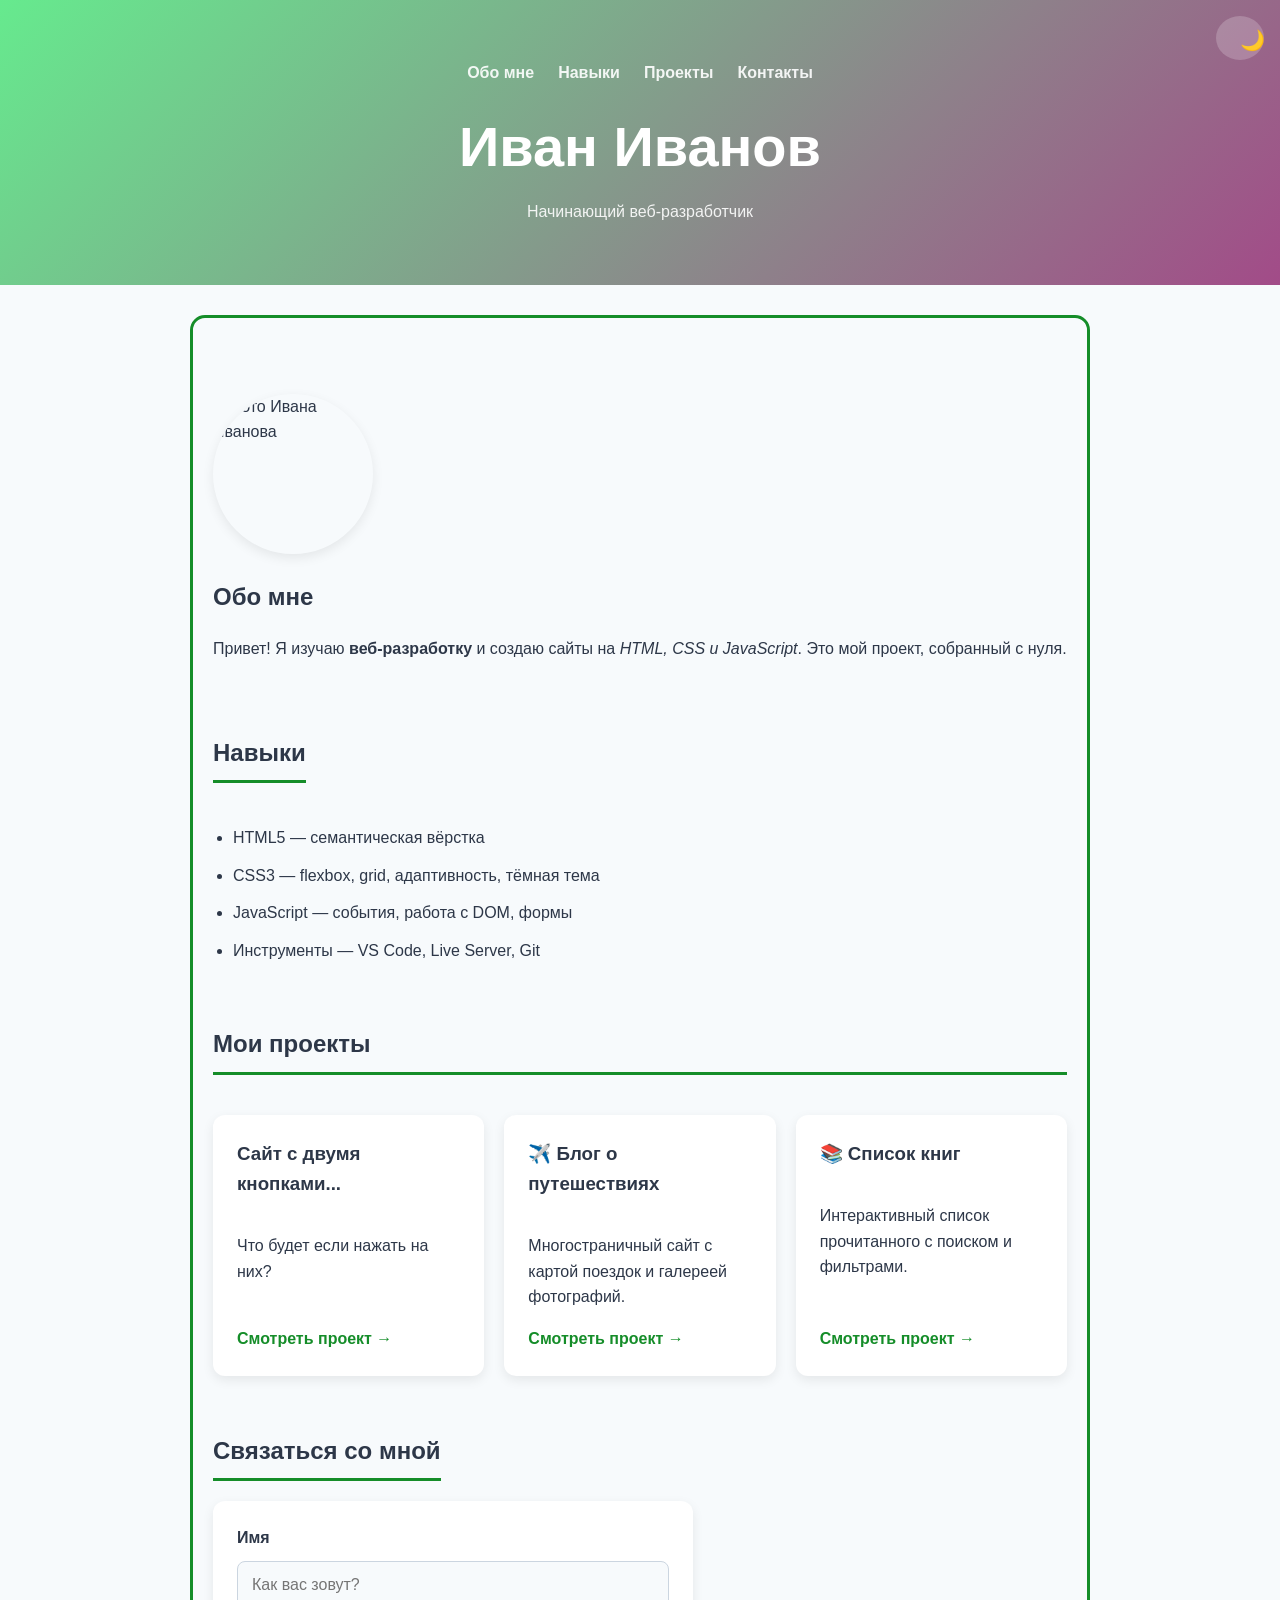
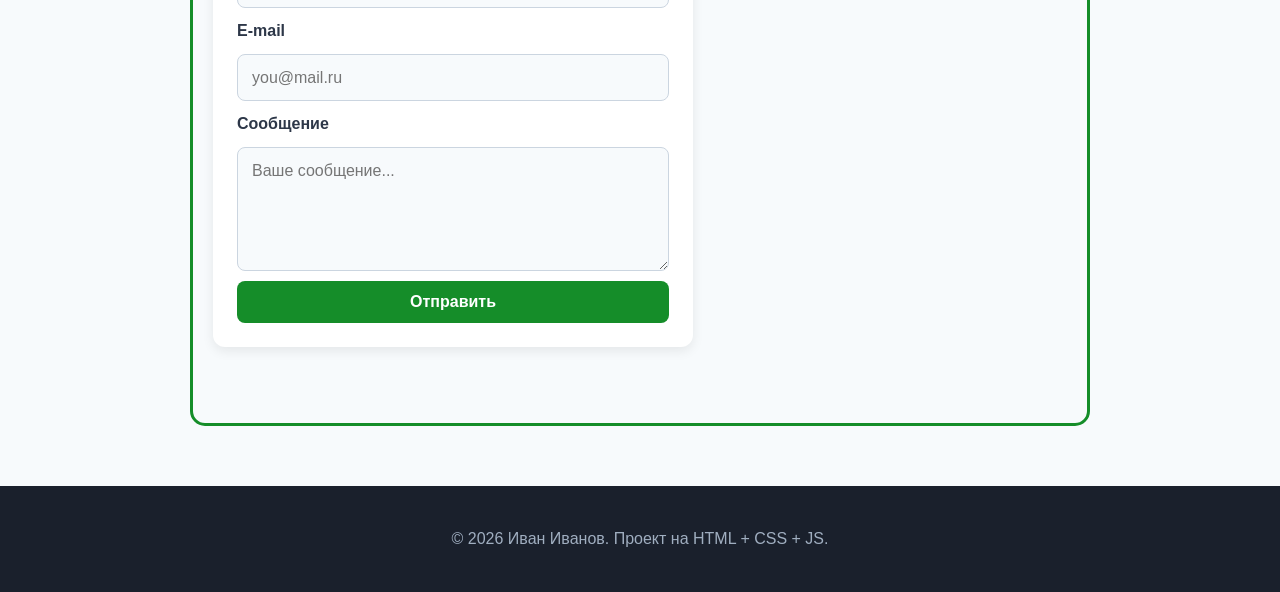
==== index.html @ bda2cab2 "first commit" ====
<!DOCTYPE html>
<html lang="ru">
<head>
    <meta charset="UTF-8">
    <meta name="viewport" content="width=device-width, initial-scale=1.0">
    <meta name="description" content="Портфолио начинающего веб-разработчика">
    <title>Иван Иванов — веб-разработчик</title>
    <link rel="stylesheet" href="style.css">
</head>
<body>

    <!-- ШАПКА -->
    <header>
        <button id="theme-toggle" title="Сменить тему">🌙</button>
        <nav>
            <a href="#about">Обо мне</a>
            <a href="#skills">Навыки</a>
            <a href="#projects">Проекты</a>
            <a href="#contacts">Контакты</a>
        </nav>
        <h1>Иван Иванов</h1>
        <p>Начинающий веб-разработчик</p>
    </header>

    <main>
        <!-- ОБО МНЕ -->
        <section id="about">
            <img src="img/avatar.svg" alt="Фото Ивана Иванова" width="160" height="160">
            <div>
                <h2>Обо мне</h2>
                <p>Привет! Я изучаю <strong>веб-разработку</strong> и создаю сайты
                   на <em>HTML, CSS и JavaScript</em>. Это мой проект, собранный с нуля.</p>
            </div>
        </section>

        <!-- НАВЫКИ -->
        <section id="skills">
            <h2>Навыки</h2>
            <ul>
                <li>HTML5 — семантическая вёрстка</li>
                <li>CSS3 — flexbox, grid, адаптивность, тёмная тема</li>
                <li>JavaScript — события, работа с DOM, формы</li>
                <li>Инструменты — VS Code, Live Server, Git</li>
            </ul>
        </section>

        <!-- ПРОЕКТЫ -->
        <section id="projects">
            <h2>Мои проекты</h2>
            <article>
                <h3>Сайт с двумя кнопками...</h3>
                <p>Что будет если нажать на них?</p>
                <a href="projects/index.html">Смотреть проект →</a>
            </article>
            <article>
                <h3>✈️ Блог о путешествиях</h3>
                <p>Многостраничный сайт с картой поездок и галереей фотографий.</p>
                <a href="#">Смотреть проект →</a>
            </article>
            <article>
                <h3>📚 Список книг</h3>
                <p>Интерактивный список прочитанного с поиском и фильтрами.</p>
                <a href="#">Смотреть проект →</a>
            </article>
        </section>

        <!-- КОНТАКТЫ -->
        <section id="contacts">
            <h2>Связаться со мной</h2>
            <form action="#" method="POST">
                <label for="name">Имя</label>
                <input type="text" id="name" name="name" placeholder="Как вас зовут?" required>

                <label for="email">E-mail</label>
                <input type="email" id="email" name="email" placeholder="you@mail.ru" required>

                <label for="msg">Сообщение</label>
                <textarea id="msg" name="message" rows="4" placeholder="Ваше сообщение..." required></textarea>

                <button type="submit">Отправить</button>
            </form>
            <p id="form-status" role="status"></p>
        </section>
    </main>

    <!-- ПОДВАЛ -->
    <footer>
        <p>© <span id="year">2026</span> Иван Иванов. Проект на HTML + CSS + JS.</p>
    </footer>

    <!-- КНОПКА «НАВЕРХ» -->
    <button id="to-top" title="Наверх">↑</button>

    <!-- JAVASCRIPT (defer = выполнится после загрузки HTML) -->
    <script src="script.js" defer></script>
</body>
</html>
---- style.css ----
/* ============ 0. ПЕРЕМЕННЫЕ И СБРОС ============ */
:root {
    --color-main: #158d29;
    --color-main-dark: #04461f;
    --color-accent: #ffd700;
    --color-dark: #1a202c;
    --color-text: #2d3748;
    --color-bg: #f7fafc;
    --color-card: #ffffff;
    --color-border: #cbd5e0;
    --radius: 12px;
    --shadow: 0 4px 12px rgba(0, 0, 0, 0.08);
}

/* Тёмная тема: переключается кнопкой через <html class="dark"> */
html.dark {
    --color-text: #e2e8f0;
    --color-bg: #1a202c;
    --color-card: #2d3748;
    --color-border: #04831a;
    --color-dark: #0f1117;
    --shadow: 0 4px 12px rgba(0, 0, 0, 0.4);
}

*, *::before, *::after { box-sizing: border-box; }

html {
    scroll-behavior: smooth;    /* плавная прокрутка к якорям */
}   

body {
    margin: 0;
    font-family: 'Segoe UI', Arial, sans-serif;
    font-size: 16px;
    line-height: 1.6;
    color: var(--color-text);
    background: var(--color-bg);
}

img { max-width: 100%; height: auto; display: block; }

/* ============ 1. ШАПКА И НАВИГАЦИЯ ============ */
header {
    position: relative;             /* чтобы позиционировать кнопку темы */
    background: linear-gradient(135deg, #66ea8e, #a24b88);
    color: #fff;
    text-align: center;
    padding: 60px 20px;
}

header h1 {
    font-size: clamp(2rem, 5vw, 3.5rem);
    margin: 16px 0 8px;
}

header p { margin: 0; opacity: 0.9; }

nav {
    display: flex;
    justify-content: center;
    flex-wrap: wrap;
    gap: 24px;
}

nav a {
    color: rgba(255, 255, 255, 0.9);
    text-decoration: none;
    font-weight: 600;
    transition: color 0.2s;
}

nav a:hover { color: var(--color-accent); }

/* Кнопка смены темы в углу шапки */
#theme-toggle {
    position: absolute;
    top: 16px;
    right: 16px;
    width: 44px;
    height: 44px;
    background: rgba(255, 255, 255, 0.2);
    border: none;
    border-radius: 50%;
    font-size: 20px;
    cursor: pointer;
    transition: background 0.2s;
}

#theme-toggle:hover { background: rgba(255, 255, 255, 0.35); }

/* ============ 2. ОСНОВНОЙ КОНТЕНТ ============ */

main {
    max-width: 900px;
    margin: 0 auto;
    padding: 20px;
    border: 3px solid var(--color-main);
    border-radius: 15px;
    margin-top: 30px;
}

section { margin: 56px 0; }

section h2 {
    color: var(--color-text);
    border-bottom: 3px solid var(--color-main);
    padding-bottom: 8px;
    display: inline-block;
    margin-top: 0;
}

/* «Обо мне»: фото слева, текст справа */
#about {
    display: flex;
    flex-wrap: wrap;
    align-items: center;
    gap: 24px;
}

#about img {
    border-radius: 50%;
    width: 160px;
    height: 160px;
    object-fit: cover;
    box-shadow: var(--shadow);
}

#about h2 { display: block; border: none; padding: 0; }

/* ============ 3. НАВЫКИ ============ */
#skills ul { padding-left: 20px; }
#skills li { padding: 6px 0; }

/* ============ 4. КАРТОЧКИ ПРОЕКТОВ ============ */
#projects {
    display: grid;
    grid-template-columns: repeat(auto-fit, minmax(260px, 1fr));
    gap: 20px;
}

#projects h2 { grid-column: 1 / -1; }   /* заголовок на всю ширину */

article {
    display: flex;
    flex-direction: column;
    background: var(--color-card);
    border-radius: var(--radius);
    box-shadow: var(--shadow);
    padding: 24px;
    transition: transform 0.2s, box-shadow 0.2s;
}

article:hover {
    transform: translateY(-4px);
    box-shadow: 0 8px 20px rgba(0, 0, 0, 0.12);
}

article h3 { margin-top: 0; }

article a {
    margin-top: auto;              /* прижать ссылку к низу карточки */
    color: var(--color-main);
    font-weight: 600;
    text-decoration: none;
}

article a:hover { text-decoration: underline; }

/* ============ 5. ФОРМА И СООБЩЕНИЕ ============ */
form {
    display: flex;
    flex-direction: column;
    gap: 10px;
    background: var(--color-card);
    padding: 24px;
    border-radius: var(--radius);
    box-shadow: var(--shadow);
    max-width: 480px;
}

label { font-weight: 600; }

input, textarea {
    padding: 10px 14px;
    border: 1px solid var(--color-border);
    border-radius: 8px;
    font: inherit;
    background: var(--color-bg);
    color: var(--color-text);
}

input:focus, textarea:focus {
    outline: none;
    border-color: var(--color-main);
    box-shadow: 0 0 0 3px rgba(43, 108, 176, 0.25);
}

input:invalid:not(:placeholder-shown),
textarea:invalid:not(:placeholder-shown) {
    border-color: #e53e3e;
}

button {
    background: var(--color-main);
    color: #fff;
    border: none;
    padding: 12px 24px;
    border-radius: 8px;
    font-size: 1rem;
    font-weight: 600;
    cursor: pointer;
    transition: background 0.2s;
}

button:hover { background: var(--color-main-dark); }

/* Сообщение об успешной отправке (показывается через класс .visible из JS) */
#form-status {
    max-width: 480px;
    margin-top: 12px;
    border-radius: 8px;
    color: #2f855a;
    font-weight: 600;
    opacity: 0;
    transition: opacity 0.3s;
}

#form-status.visible {
    opacity: 1;
    padding: 12px;
    background: #f0fff4;
}

/* ============ 6. ПОДВАЛ ============ */
footer {
    background: var(--color-dark);
    color: #a0aec0;
    text-align: center;
    padding: 24px;
    margin-top: 60px;
}

/* ============ 7. КНОПКА «НАВЕРХ» ============ */
#to-top {
    position: fixed;
    bottom: 24px;
    right: 24px;
    width: 48px;
    height: 48px;
    border-radius: 50%;
    border: none;
    background: var(--color-main);
    color: #fff;
    font-size: 22px;
    cursor: pointer;
    box-shadow: var(--shadow);
    opacity: 0;
    visibility: hidden;             /* скрыта, пока не прокрутили */
    transition: opacity 0.3s, visibility 0.3s;
}

#to-top.visible {
    opacity: 1;
    visibility: visible;
}

/* ============ 8. АДАПТИВНОСТЬ ============ */
@media (max-width: 600px) {
    header { padding: 48px 16px 40px; }
    nav { gap: 14px; font-size: 0.9rem; }
    #about { flex-direction: column; text-align: center; }
    section { margin: 40px 0; }
}




.speak-hover:hover {
    background-color: rgba(255, 235, 59, 0.3); /* Желтая подсветка при наведении */
    cursor: pointer;
}
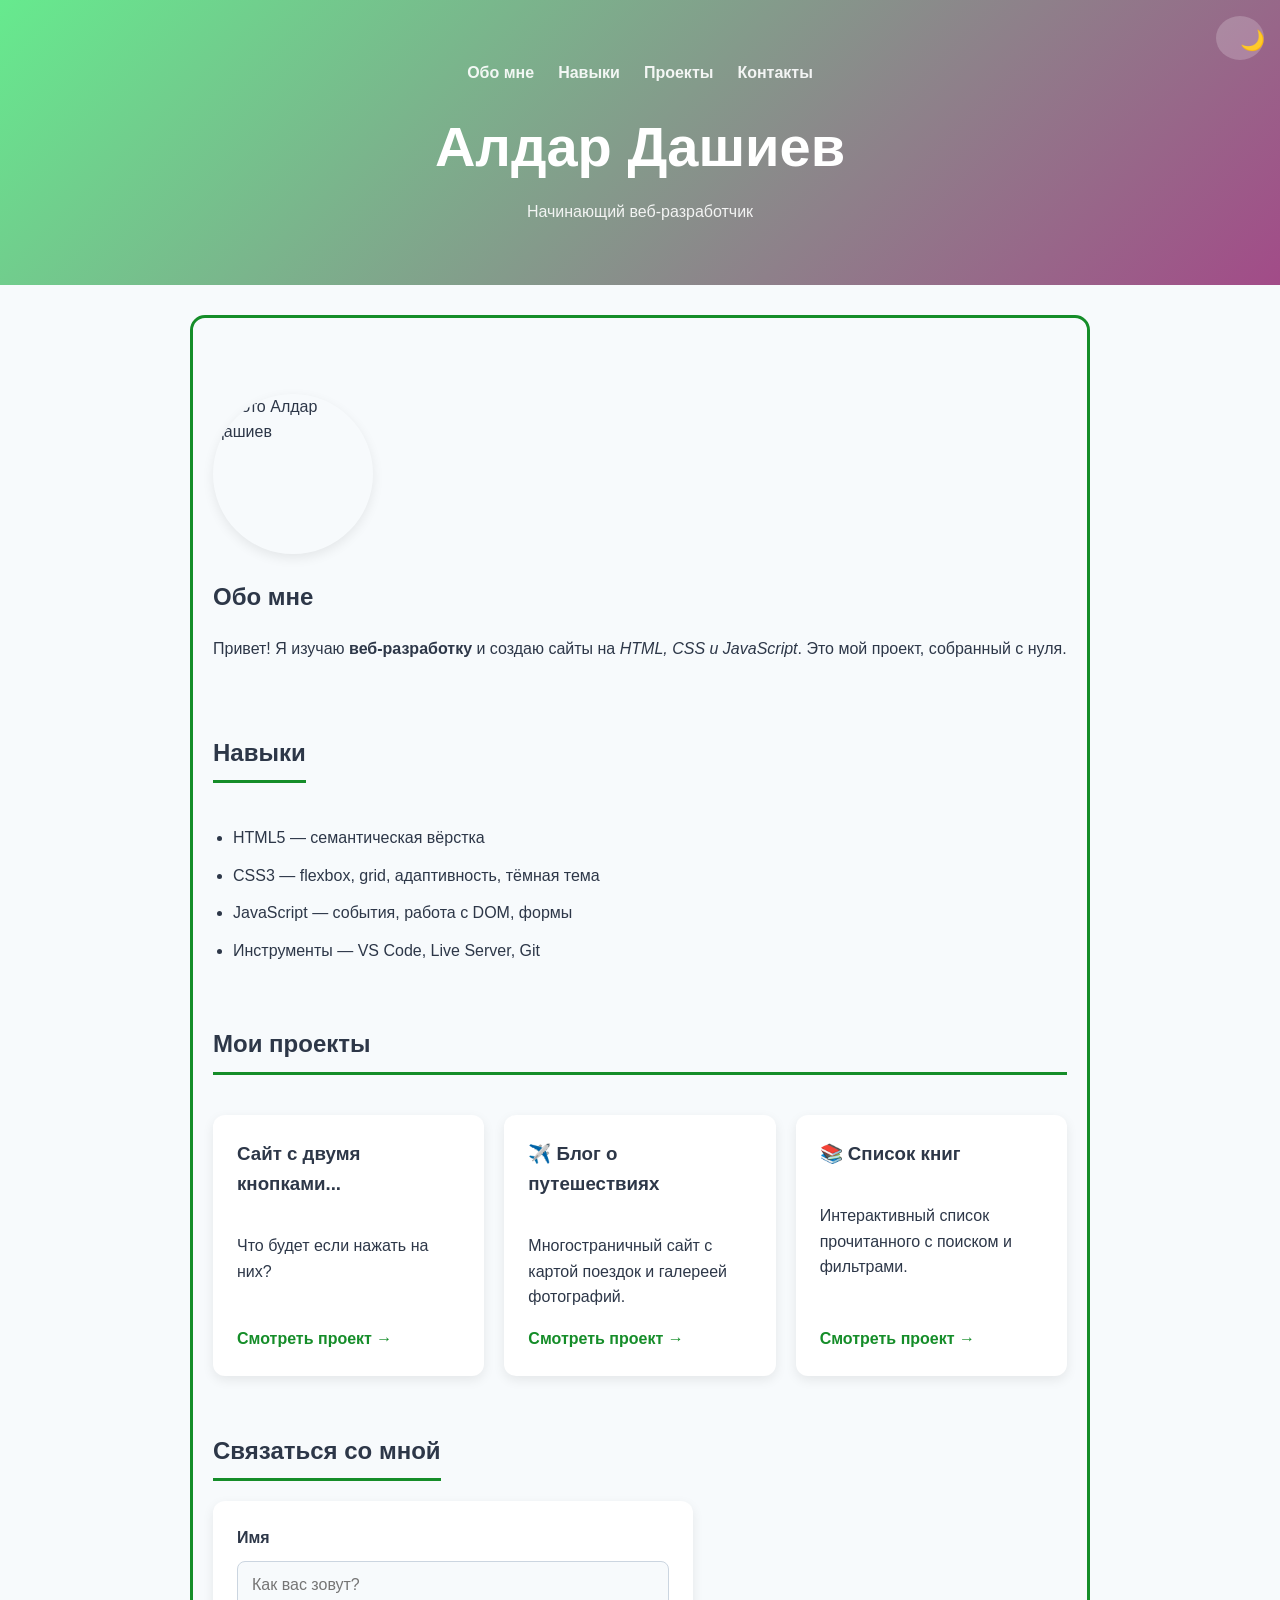
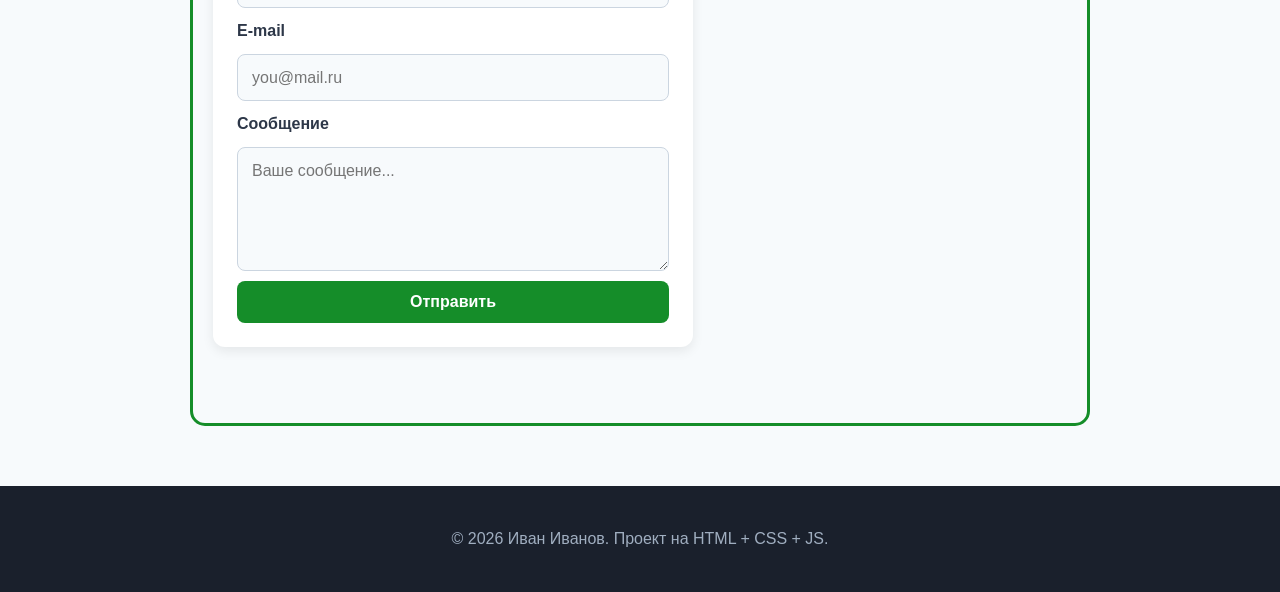
==== commit 39a8791c: "Поменял имя" ====
--- a/index.html
+++ b/index.html
@@ -18,14 +18,14 @@
             <a href="#projects">Проекты</a>
             <a href="#contacts">Контакты</a>
         </nav>
-        <h1>Иван Иванов</h1>
+        <h1>Алдар Дашиев</h1>
         <p>Начинающий веб-разработчик</p>
     </header>
 
     <main>
         <!-- ОБО МНЕ -->
         <section id="about">
-            <img src="img/avatar.svg" alt="Фото Ивана Иванова" width="160" height="160">
+            <img src="img/avatar.svg" alt="Фото Алдар Дашиев" width="160" height="160">
             <div>
                 <h2>Обо мне</h2>
                 <p>Привет! Я изучаю <strong>веб-разработку</strong> и создаю сайты
